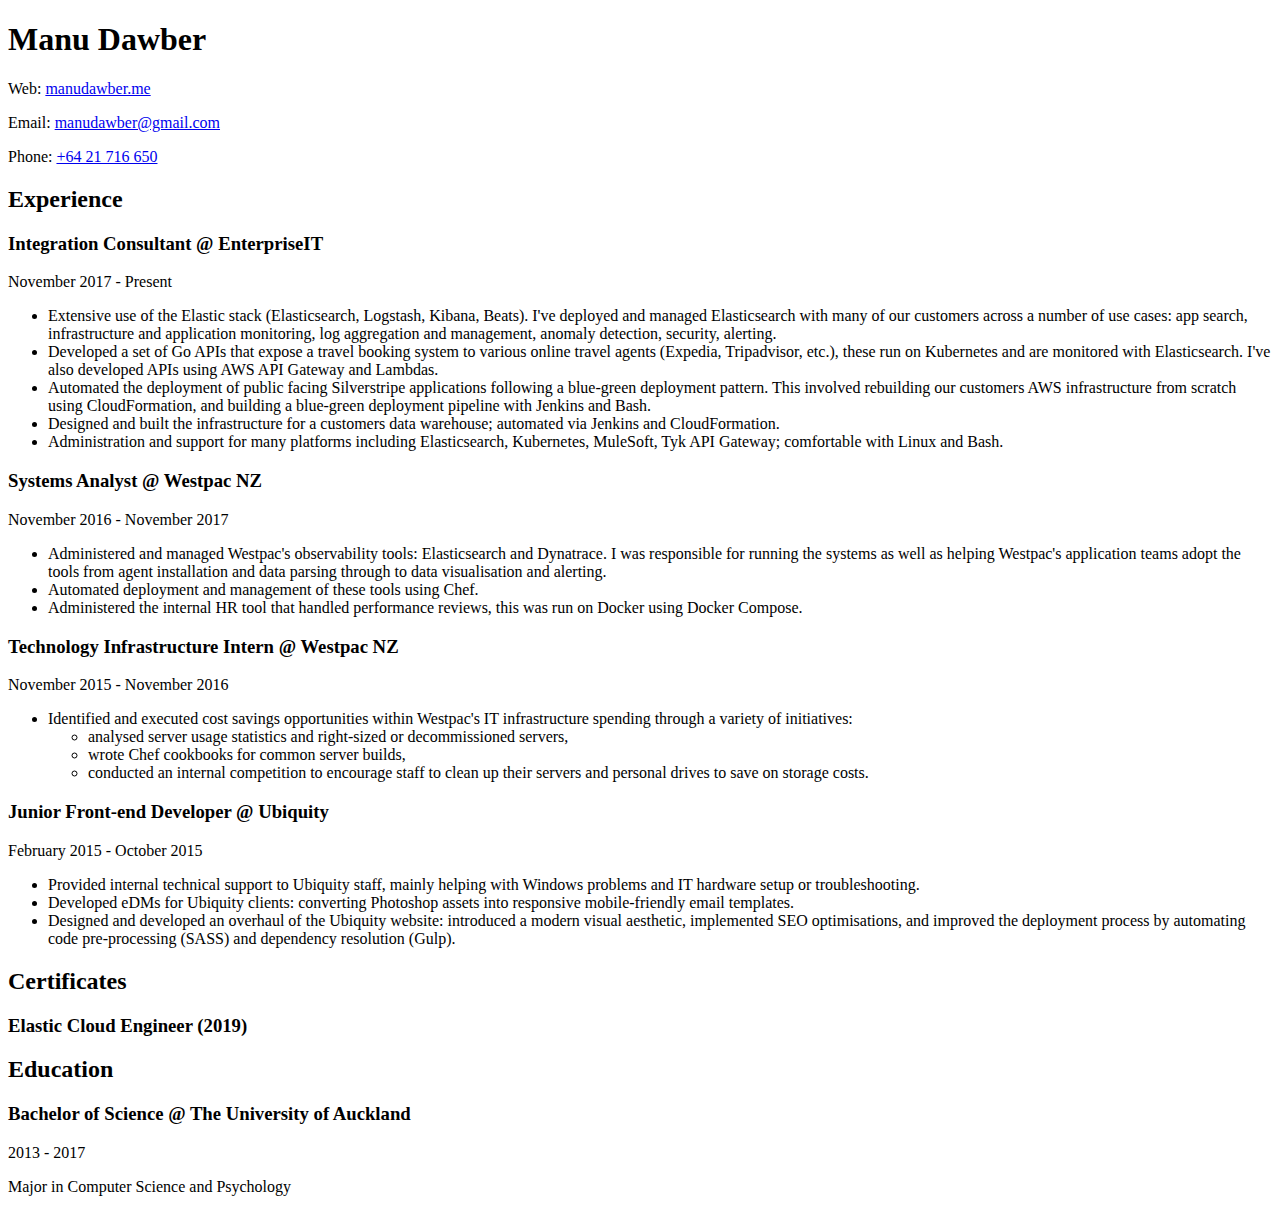
==== manu-resume-2019.html @ 215a8680 "Initial commit" ====
<!doctype html>
<html lang="en">
  <head>
    <meta charset="utf-8">
    <title>Manu Dawber | Resume</title>
    <meta name="description" content="My Resume">
    <meta name="author" content="Manu Dawber">
    <!--<link rel="stylesheet" href="css/styles.css?v=1.0">-->
  </head>
  <body>
    <header>
      <h1>Manu Dawber</h1>
      <section>
        <p>Web: <a href="https://manudawber.me">manudawber.me</a></p>
        <p>Email: <a href="mailto:manudawber@gmail.com">manudawber@gmail.com</a></p>
        <p>Phone: <a href="tel:64-21-716-650">+64 21 716 650</a></p>
      </section>
    </header>
    <main>
      <section class="experience">
        <h2>Experience</h2>
        <section class="entry">
          <h3>Integration Consultant @ EnterpriseIT</h3>
          <span class="entry-date">November 2017 - Present</span>
          <ul>
            <li>Extensive use of the Elastic stack (Elasticsearch, Logstash, Kibana, Beats). I've deployed and managed Elasticsearch with many of our customers across a number of use cases: app search, infrastructure and application monitoring, log aggregation and management, anomaly detection, security, alerting.</li>
            <li>Developed a set of Go APIs that expose a travel booking system to various online travel agents (Expedia, Tripadvisor, etc.), these run on Kubernetes and are monitored with Elasticsearch. I've also developed APIs using AWS API Gateway and Lambdas.</li>
            <li>Automated the deployment of public facing Silverstripe applications following a blue-green deployment pattern. This involved rebuilding our customers AWS infrastructure from scratch using CloudFormation, and building a blue-green deployment pipeline with Jenkins and Bash.</li>
            <li>Designed and built the infrastructure for a customers data warehouse; automated via Jenkins and CloudFormation.</li>
            <li>Administration and support for many platforms including Elasticsearch, Kubernetes, MuleSoft, Tyk API Gateway; comfortable with Linux and Bash.</li>
          </ul>
        </section>
        <section class="entry">
          <h3>Systems Analyst @ Westpac NZ</h3>
          <span class="entry-date">November 2016 - November 2017</span>
          <ul>
            <li>Administered and managed Westpac's observability tools: Elasticsearch and Dynatrace. I was responsible for running the systems as well as helping Westpac's application teams adopt the tools from agent installation and data parsing through to data visualisation and alerting.</li>
            <li>Automated deployment and management of these tools using Chef.</li>
            <li>Administered the internal HR tool that handled performance reviews, this was run on Docker using Docker Compose.</li>
          </ul>
        </section>
        <section class="entry">
          <h3>Technology Infrastructure Intern @ Westpac NZ</h3>
          <span class="entry-date">November 2015 - November 2016</span>
          <ul>
            <li>Identified and executed cost savings opportunities within Westpac's IT infrastructure spending through a variety of initiatives:
              <ul>
                <li>analysed server usage statistics and right-sized or decommissioned servers,</li>
                <li>wrote Chef cookbooks for common server builds,</li>
                <li>conducted an internal competition to encourage staff to clean up their servers and personal drives to save on storage costs.</li>
              </ul>
            </li>
          </ul>
        </section>
        <section class="entry">
          <h3>Junior Front-end Developer @ Ubiquity</h3>
          <span class="entry-date">February 2015 - October 2015</span>
          <ul>
            <li>Provided internal technical support to Ubiquity staff, mainly helping with Windows problems and IT hardware setup or troubleshooting.</li>
            <li>Developed eDMs for Ubiquity clients: converting Photoshop assets into responsive mobile-friendly email templates.</li>
            <li>Designed and developed an overhaul of the Ubiquity website: introduced a modern visual aesthetic, implemented SEO optimisations, and improved the deployment process by automating code pre-processing (SASS) and dependency resolution (Gulp).</li>
          </ul>
        </section>
      </section>
      <section class="certificates">
        <h2>Certificates</h2>
        <section class="entry">
          <h3>Elastic Cloud Engineer (2019)</h3>
        </section>
      </section>
      <section class="education">
        <h2>Education</h2>
        <section class="entry">
          <h3>Bachelor of Science @ The University of Auckland</h3>
          <span class="entry-date">2013 - 2017</span>
          <p>Major in Computer Science and Psychology</p>
        </section>
      </section>
    </main>  
  </body>
</html>
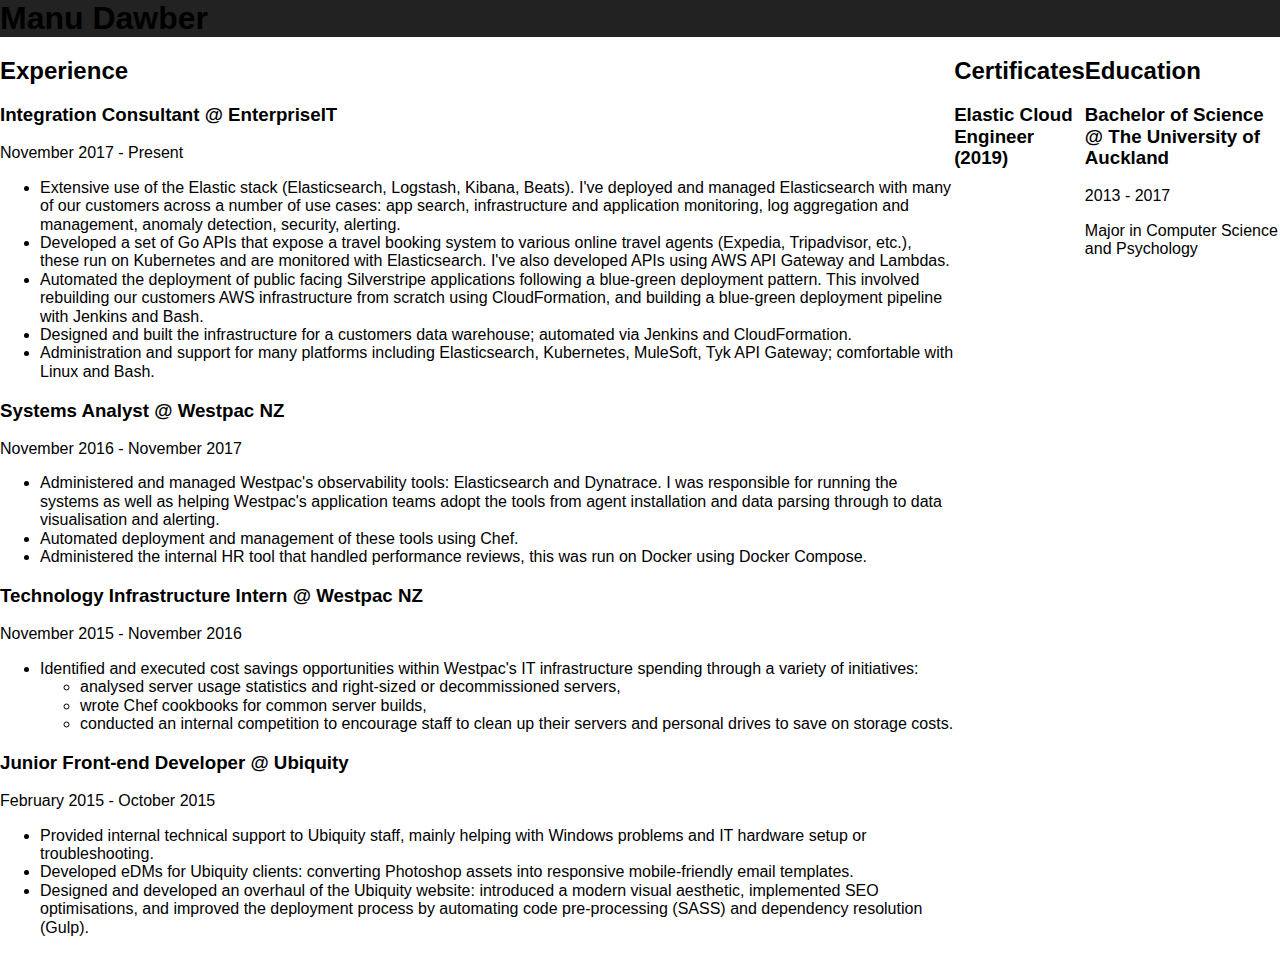
==== commit 4e425e30: "Added style sheets" ====
--- a/manu-resume-2019.html
+++ b/manu-resume-2019.html
@@ -5,16 +5,17 @@
     <title>Manu Dawber | Resume</title>
     <meta name="description" content="My Resume">
     <meta name="author" content="Manu Dawber">
-    <!--<link rel="stylesheet" href="css/styles.css?v=1.0">-->
+    <link rel="stylesheet" href="css/normalize.css">
+    <link rel="stylesheet" href="css/styles.css?v=1.0">
   </head>
   <body>
     <header>
       <h1>Manu Dawber</h1>
-      <section>
+      <!--<section>
         <p>Web: <a href="https://manudawber.me">manudawber.me</a></p>
         <p>Email: <a href="mailto:manudawber@gmail.com">manudawber@gmail.com</a></p>
         <p>Phone: <a href="tel:64-21-716-650">+64 21 716 650</a></p>
-      </section>
+      </section>-->
     </header>
     <main>
       <section class="experience">
--- a/css/styles.css
+++ b/css/styles.css
@@ -0,0 +1,20 @@
+html {
+    font-family: 'Segoe UI', Tahoma, Geneva, Verdana, sans-serif;
+}
+
+header, main {
+    display: flex;
+}
+
+header {
+    flex-direction: row;
+    background-color: #222;
+}
+
+header h1 {
+    margin: 0;
+}
+
+body {   
+    flex-direction: column;
+}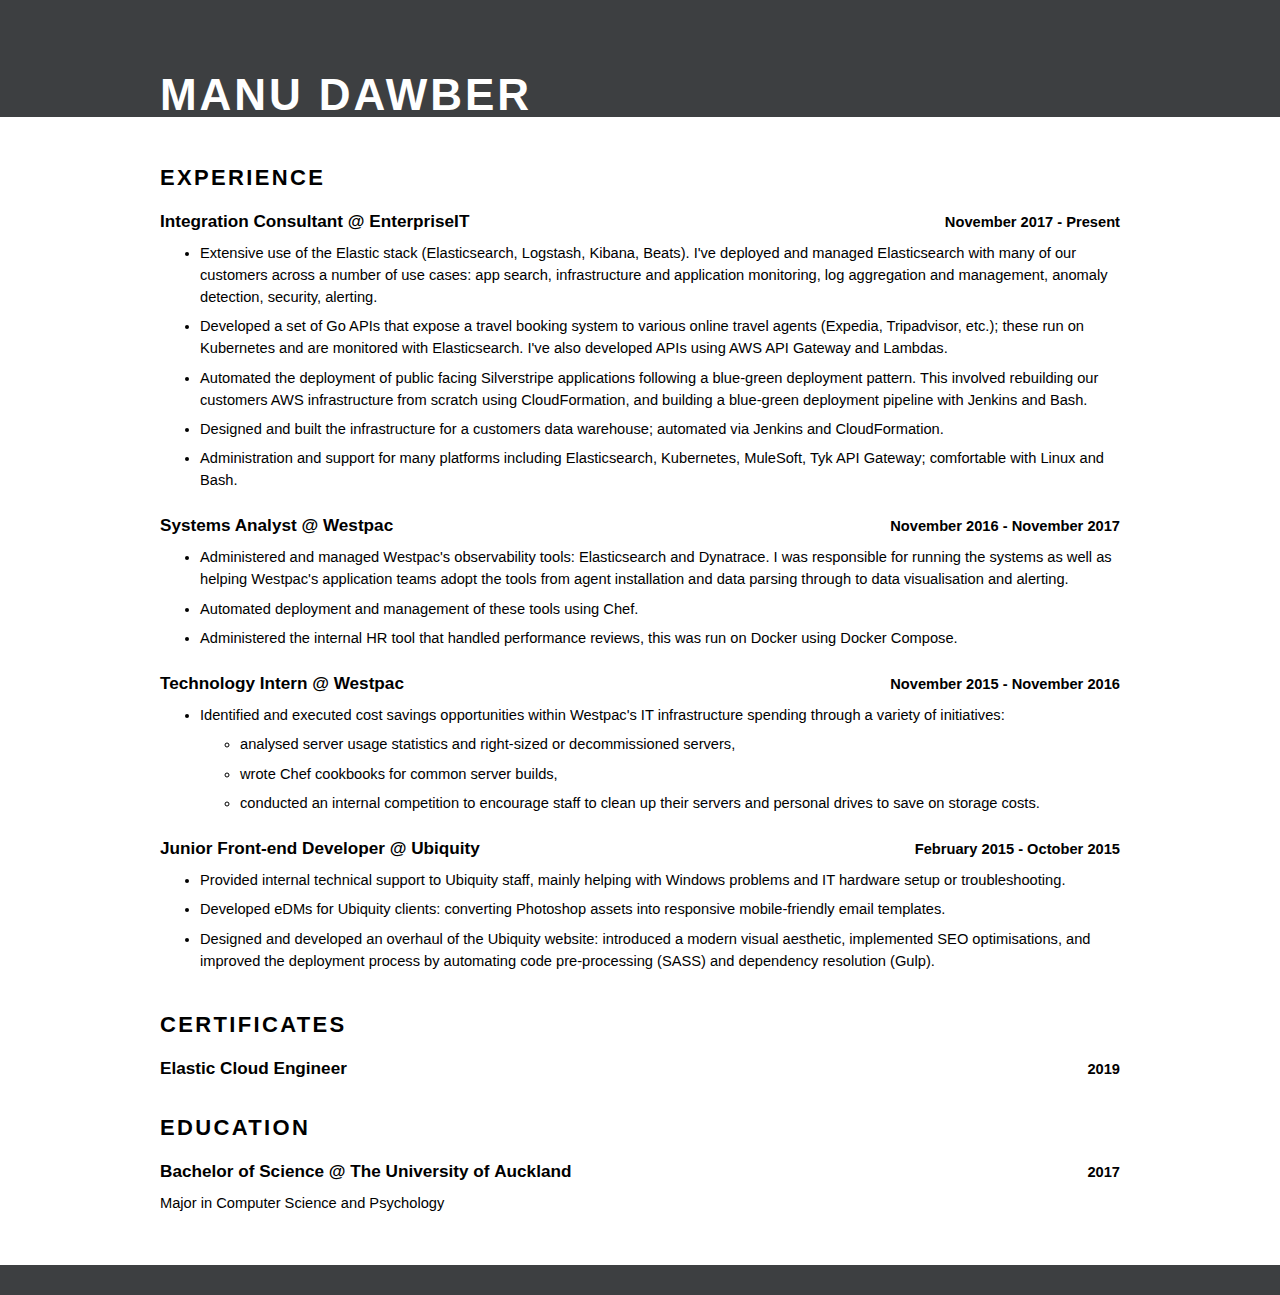
==== commit a9424c10: "Minor updates to text and added styling" ====
--- a/manu-resume-2019.html
+++ b/manu-resume-2019.html
@@ -2,81 +2,101 @@
 <html lang="en">
   <head>
     <meta charset="utf-8">
-    <title>Manu Dawber | Resume</title>
     <meta name="description" content="My Resume">
     <meta name="author" content="Manu Dawber">
+    <meta name="viewport" content="width=device-width, initial-scale=1">
     <link rel="stylesheet" href="css/normalize.css">
-    <link rel="stylesheet" href="css/styles.css?v=1.0">
+    <link rel="stylesheet" href="css/styles.css">
+    <link rel="stylesheet" href="css/responsive.css">
+    <title>Manu Dawber | Resume</title>
   </head>
   <body>
     <header>
-      <h1>Manu Dawber</h1>
-      <!--<section>
-        <p>Web: <a href="https://manudawber.me">manudawber.me</a></p>
-        <p>Email: <a href="mailto:manudawber@gmail.com">manudawber@gmail.com</a></p>
-        <p>Phone: <a href="tel:64-21-716-650">+64 21 716 650</a></p>
-      </section>-->
+      <div class="container">
+        <h1>Manu Dawber</h1>
+        <!--<section>
+          <p>Web: <a href="https://manudawber.me">manudawber.me</a></p>
+          <p>Email: <a href="mailto:manudawber@gmail.com">manudawber@gmail.com</a></p>
+          <p>Phone: <a href="tel:64-21-716-650">+64 21 716 650</a></p>
+        </section>-->
+      </div>
     </header>
     <main>
-      <section class="experience">
-        <h2>Experience</h2>
-        <section class="entry">
-          <h3>Integration Consultant @ EnterpriseIT</h3>
-          <span class="entry-date">November 2017 - Present</span>
-          <ul>
-            <li>Extensive use of the Elastic stack (Elasticsearch, Logstash, Kibana, Beats). I've deployed and managed Elasticsearch with many of our customers across a number of use cases: app search, infrastructure and application monitoring, log aggregation and management, anomaly detection, security, alerting.</li>
-            <li>Developed a set of Go APIs that expose a travel booking system to various online travel agents (Expedia, Tripadvisor, etc.), these run on Kubernetes and are monitored with Elasticsearch. I've also developed APIs using AWS API Gateway and Lambdas.</li>
-            <li>Automated the deployment of public facing Silverstripe applications following a blue-green deployment pattern. This involved rebuilding our customers AWS infrastructure from scratch using CloudFormation, and building a blue-green deployment pipeline with Jenkins and Bash.</li>
-            <li>Designed and built the infrastructure for a customers data warehouse; automated via Jenkins and CloudFormation.</li>
-            <li>Administration and support for many platforms including Elasticsearch, Kubernetes, MuleSoft, Tyk API Gateway; comfortable with Linux and Bash.</li>
-          </ul>
+      <div class="container">
+        <section class="experience">
+          <h2>Experience</h2>
+          <section class="entry">
+            <h3>Integration Consultant @ EnterpriseIT</h3>
+            <span class="entry-date">November 2017 - Present</span>
+            <section class="entry-content">
+              <ul>
+                <li>Extensive use of the Elastic stack (Elasticsearch, Logstash, Kibana, Beats). I've deployed and managed Elasticsearch with many of our customers across a number of use cases: app search, infrastructure and application monitoring, log aggregation and management, anomaly detection, security, alerting.</li>
+                <li>Developed a set of Go APIs that expose a travel booking system to various online travel agents (Expedia, Tripadvisor, etc.); these run on Kubernetes and are monitored with Elasticsearch. I've also developed APIs using AWS API Gateway and Lambdas.</li>
+                <li>Automated the deployment of public facing Silverstripe applications following a blue-green deployment pattern. This involved rebuilding our customers AWS infrastructure from scratch using CloudFormation, and building a blue-green deployment pipeline with Jenkins and Bash.</li>
+                <li>Designed and built the infrastructure for a customers data warehouse; automated via Jenkins and CloudFormation.</li>
+                <li>Administration and support for many platforms including Elasticsearch, Kubernetes, MuleSoft, Tyk API Gateway; comfortable with Linux and Bash.</li>
+              </ul>
+            </section>
+          </section>
+          <section class="entry">
+            <h3>Systems Analyst @ Westpac</h3>
+            <span class="entry-date">November 2016 - November 2017</span>
+            <section class="entry-content">
+              <ul>
+                <li>Administered and managed Westpac's observability tools: Elasticsearch and Dynatrace. I was responsible for running the systems as well as helping Westpac's application teams adopt the tools from agent installation and data parsing through to data visualisation and alerting.</li>
+                <li>Automated deployment and management of these tools using Chef.</li>
+                <li>Administered the internal HR tool that handled performance reviews, this was run on Docker using Docker Compose.</li>
+              </ul>
+            </section>
+          </section>
+          <section class="entry">
+            <h3>Technology Intern @ Westpac</h3>
+            <span class="entry-date">November 2015 - November 2016</span>
+            <section class="entry-content">
+              <ul>
+                <li>Identified and executed cost savings opportunities within Westpac's IT infrastructure spending through a variety of initiatives:
+                  <ul>
+                    <li>analysed server usage statistics and right-sized or decommissioned servers,</li>
+                    <li>wrote Chef cookbooks for common server builds,</li>
+                    <li>conducted an internal competition to encourage staff to clean up their servers and personal drives to save on storage costs.</li>
+                  </ul>
+                </li>
+              </ul>
+            </section>
+          </section>
+          <section class="entry">
+            <h3>Junior Front-end Developer @ Ubiquity</h3>
+            <span class="entry-date">February 2015 - October 2015</span>
+            <section class="entry-content">
+              <ul>
+                <li>Provided internal technical support to Ubiquity staff, mainly helping with Windows problems and IT hardware setup or troubleshooting.</li>
+                <li>Developed eDMs for Ubiquity clients: converting Photoshop assets into responsive mobile-friendly email templates.</li>
+                <li>Designed and developed an overhaul of the Ubiquity website: introduced a modern visual aesthetic, implemented SEO optimisations, and improved the deployment process by automating code pre-processing (SASS) and dependency resolution (Gulp).</li>
+              </ul>
+            </section>
+          </section>
         </section>
-        <section class="entry">
-          <h3>Systems Analyst @ Westpac NZ</h3>
-          <span class="entry-date">November 2016 - November 2017</span>
-          <ul>
-            <li>Administered and managed Westpac's observability tools: Elasticsearch and Dynatrace. I was responsible for running the systems as well as helping Westpac's application teams adopt the tools from agent installation and data parsing through to data visualisation and alerting.</li>
-            <li>Automated deployment and management of these tools using Chef.</li>
-            <li>Administered the internal HR tool that handled performance reviews, this was run on Docker using Docker Compose.</li>
-          </ul>
+        <section class="certificates">
+          <h2>Certificates</h2>
+          <section class="entry">
+            <h3>Elastic Cloud Engineer</h3>
+            <span class="entry-date">2019</span>
+          </section>
         </section>
-        <section class="entry">
-          <h3>Technology Infrastructure Intern @ Westpac NZ</h3>
-          <span class="entry-date">November 2015 - November 2016</span>
-          <ul>
-            <li>Identified and executed cost savings opportunities within Westpac's IT infrastructure spending through a variety of initiatives:
-              <ul>
-                <li>analysed server usage statistics and right-sized or decommissioned servers,</li>
-                <li>wrote Chef cookbooks for common server builds,</li>
-                <li>conducted an internal competition to encourage staff to clean up their servers and personal drives to save on storage costs.</li>
-              </ul>
-            </li>
-          </ul>
+        <section class="education">
+          <h2>Education</h2>
+          <section class="entry">
+            <h3>Bachelor of Science @ The&nbsp;University&nbsp;of&nbsp;Auckland</h3>
+            <span class="entry-date">2017</span>
+            <section class="entry-content">
+              <span>Major in Computer Science and Psychology</span>
+            </section>
+          </section>
         </section>
-        <section class="entry">
-          <h3>Junior Front-end Developer @ Ubiquity</h3>
-          <span class="entry-date">February 2015 - October 2015</span>
-          <ul>
-            <li>Provided internal technical support to Ubiquity staff, mainly helping with Windows problems and IT hardware setup or troubleshooting.</li>
-            <li>Developed eDMs for Ubiquity clients: converting Photoshop assets into responsive mobile-friendly email templates.</li>
-            <li>Designed and developed an overhaul of the Ubiquity website: introduced a modern visual aesthetic, implemented SEO optimisations, and improved the deployment process by automating code pre-processing (SASS) and dependency resolution (Gulp).</li>
-          </ul>
-        </section>
-      </section>
-      <section class="certificates">
-        <h2>Certificates</h2>
-        <section class="entry">
-          <h3>Elastic Cloud Engineer (2019)</h3>
-        </section>
-      </section>
-      <section class="education">
-        <h2>Education</h2>
-        <section class="entry">
-          <h3>Bachelor of Science @ The University of Auckland</h3>
-          <span class="entry-date">2013 - 2017</span>
-          <p>Major in Computer Science and Psychology</p>
-        </section>
-      </section>
-    </main>  
+      </div>
+    </main>
   </body>
+  <footer>
+    <div class="container"></div>
+  </footer>
 </html>
--- a/css/styles.css
+++ b/css/styles.css
@@ -1,20 +1,102 @@
 html {
-    font-family: 'Segoe UI', Tahoma, Geneva, Verdana, sans-serif;
+    font-family: "Open Sans", "Segoe UI", Tahoma, Geneva, Verdana, sans-serif;
+    font-weight: 300;
+    font-size: 11pt;
+    line-height: 1.5;
+    color: #000;
 }
 
-header, main {
+header, main, footer {
     display: flex;
+    justify-content: center;
+}
+
+.container {
+    width: 100%;
+    max-width: 960px;
+    margin: 0 1rem 0 1rem;
+}
+
+header, footer {
+    flex-direction: row;
+    background-color: #3d3f41;
+    color: #fff;
 }
 
 header {
-    flex-direction: row;
-    background-color: #222;
+    height: 6rem;
+    padding-top: 2rem;;
+    align-items: flex-end;
 }
 
-header h1 {
+main {
+    margin-top: 3rem;
+    margin-bottom: 3rem;
+}
+
+footer {
+    height: 2rem;
+}
+
+h1 {
+    margin: 0;
+    line-height: 1em;
+    text-transform: uppercase;
+    font-size: 3rem;
+    letter-spacing: 0.2rem;
+}
+
+h2 {
+    margin: 0 0 1rem 0;
+    text-transform: uppercase;
+    letter-spacing: 0.16rem;
+}
+
+h3 {
     margin: 0;
 }
 
-body {   
-    flex-direction: column;
+.entry {
+    display: flex;
+    flex-direction: row;
+    flex-wrap: wrap;
+    justify-content: space-between;
+    align-items: baseline;
+    margin-bottom: 1rem;
+}
+
+.entry:last-child {
+    margin-bottom: 2rem;
+}
+
+.entry-date {
+    margin-left: auto;
+    font-weight: 600;
+}
+
+.entry-content {
+    width: 100%;
+}
+
+.entry-content > span {
+    display: block;
+    margin-top: 0.5rem;
+    margin-bottom: 0.5rem;
+}
+
+ul {
+    margin-top: 0.5rem;
+    margin-bottom: 0.5rem;
+}
+
+li {
+    margin-bottom: 0.5rem;
+}
+
+li:last-child {
+    margin-bottom: 0;
+}
+
+.container > section:last-child > .entry {
+    margin-bottom: 0;
 }--- a/css/responsive.css
+++ b/css/responsive.css
@@ -0,0 +1,14 @@
+@media (max-width: 500px) {
+  main {
+    margin-top: 2rem;
+    margin-bottom: 2rem;
+  }
+
+  .entry-date {
+    width: 100%;
+  }
+
+  ul {
+    padding-left: 20px;
+  }
+}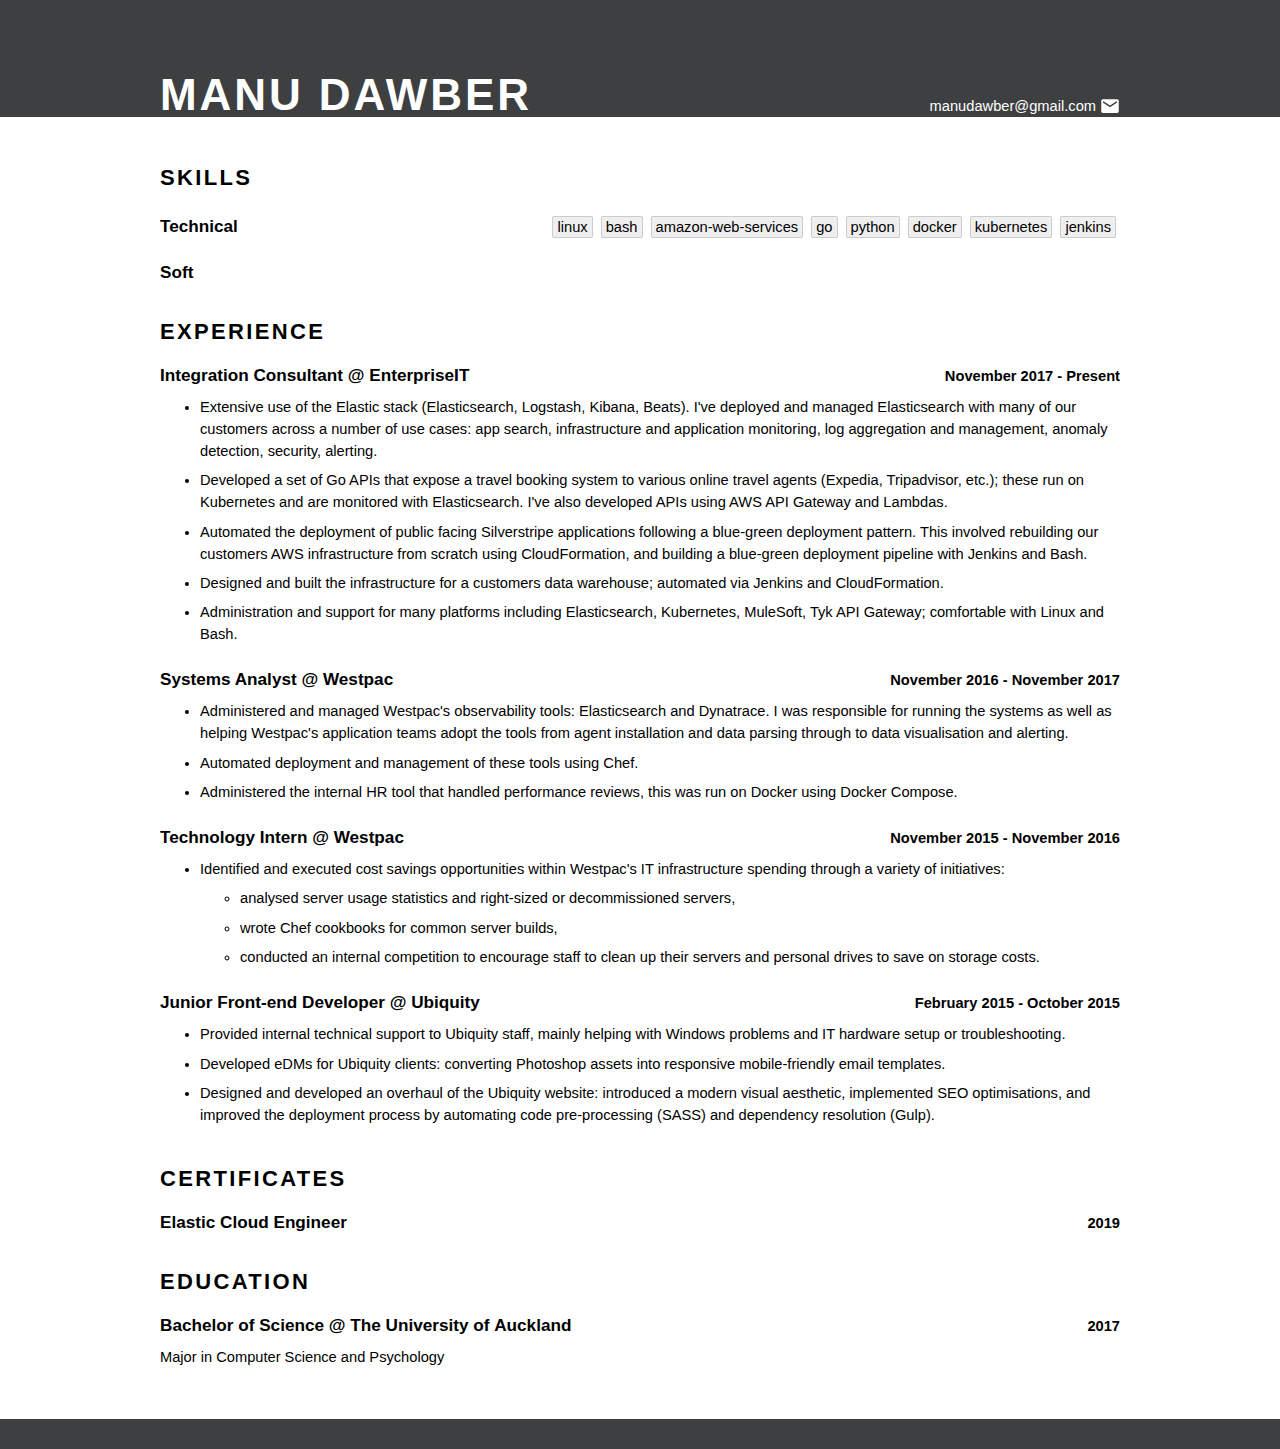
==== commit a4b0d53f: "Added some skills + additional styling" ====
--- a/manu-resume-2019.html
+++ b/manu-resume-2019.html
@@ -14,15 +14,33 @@
     <header>
       <div class="container">
         <h1>Manu Dawber</h1>
-        <!--<section>
-          <p>Web: <a href="https://manudawber.me">manudawber.me</a></p>
-          <p>Email: <a href="mailto:manudawber@gmail.com">manudawber@gmail.com</a></p>
-          <p>Phone: <a href="tel:64-21-716-650">+64 21 716 650</a></p>
-        </section>-->
+        <section class="contact-info">
+          <!--<span><a href="https://manudawber.me">manudawber.me</a> <img src="css/icons/_ionicons_svg_md-globe.svg" class="icon"/></span>-->
+          <span><a href="mailto:manudawber@gmail.com">manudawber@gmail.com</a> <img src="css/icons/_ionicons_svg_md-mail.svg" class="icon"/></span>
+        </section>
       </div>
     </header>
     <main>
       <div class="container">
+        <section class="skills">
+          <h2>Skills</h2>
+          <section class="entry">
+            <h3>Technical</h3>
+            <ul>
+              <li>linux</li>
+              <li>bash</li>
+              <li>amazon-web-services</li>
+              <li>go</li>
+              <li>python</li>
+              <li>docker</li>
+              <li>kubernetes</li>
+              <li>jenkins</li>
+            </ul>
+          </section>
+          <section class="entry">
+            <h3>Soft</h3>
+          </section>
+        </section>
         <section class="experience">
           <h2>Experience</h2>
           <section class="entry">
--- a/css/styles.css
+++ b/css/styles.css
@@ -4,6 +4,12 @@
     font-size: 11pt;
     line-height: 1.5;
     color: #000;
+}
+
+body {
+    display: flex;
+    flex-direction: column;
+    min-height: 100vh;
 }
 
 header, main, footer {
@@ -25,8 +31,39 @@
 
 header {
     height: 6rem;
-    padding-top: 2rem;;
+    padding-top: 2rem;
     align-items: flex-end;
+}
+
+header > .container {
+    display: flex;
+    flex-direction: row;
+    justify-content: space-between;
+    align-items: flex-end;
+}
+
+.contact-info {
+    display: flex;
+    flex-direction: column;
+    justify-content: flex-end;
+    align-items: flex-end;
+}
+
+.contact-info a {
+    text-decoration: none;
+    color: #fff;
+}
+
+img.icon {
+    width: 20px;
+    margin-left: 4px;
+    fill: #fff; 
+}
+
+.contact-info span {
+    display: flex;
+    flex-direction: row;
+    align-items: center;
 }
 
 main {
@@ -36,6 +73,7 @@
 
 footer {
     height: 2rem;
+    margin-top: auto;
 }
 
 h1 {
@@ -99,4 +137,17 @@
 
 .container > section:last-child > .entry {
     margin-bottom: 0;
+}
+
+.skills ul {
+    list-style: none;
+}
+
+.skills li {
+    display: inline;
+    background: #efefef;
+    padding: 2px 4px;
+    border-radius: 2px;
+    border: 1px solid #ccc;
+    margin-right: 4px;
 }--- a/css/responsive.css
+++ b/css/responsive.css
@@ -11,4 +11,18 @@
   ul {
     padding-left: 20px;
   }
+}
+
+@media print {
+  html {
+    font-size: 10pt;
+  }
+
+  header {
+    height: 4rem;
+  }
+
+  footer {
+    display: none;
+  }
 }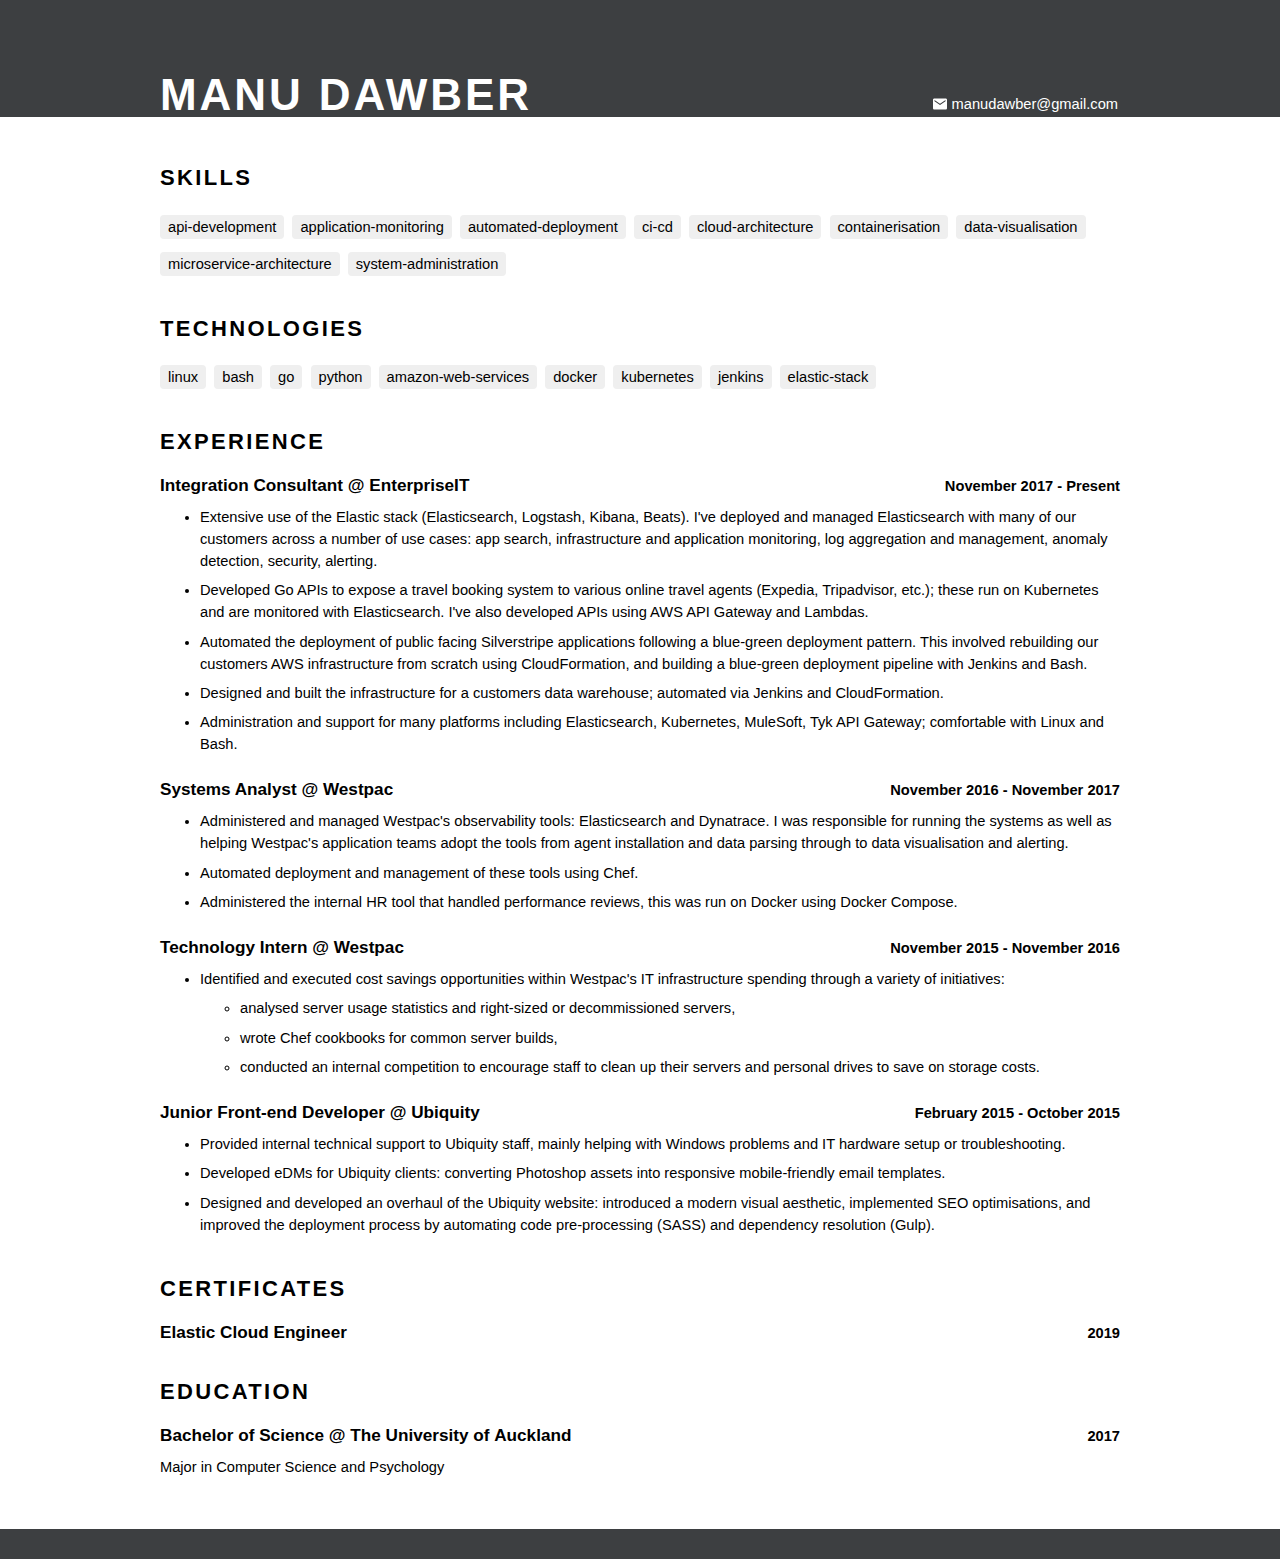
==== commit de9f210c: "Added skills + technologies and style updates for print and mobile" ====
--- a/manu-resume-2019.html
+++ b/manu-resume-2019.html
@@ -15,48 +15,65 @@
       <div class="container">
         <h1>Manu Dawber</h1>
         <section class="contact-info">
-          <!--<span><a href="https://manudawber.me">manudawber.me</a> <img src="css/icons/_ionicons_svg_md-globe.svg" class="icon"/></span>-->
-          <span><a href="mailto:manudawber@gmail.com">manudawber@gmail.com</a> <img src="css/icons/_ionicons_svg_md-mail.svg" class="icon"/></span>
+          <!--<span><img src="css/icons/_ionicons_svg_md-globe.svg" class="icon"/> <a href="https://manudawber.me">manudawber.me</a></span>-->
+          <a href="mailto:manudawber@gmail.com"><img src="css/icons/_ionicons_svg_md-mail.svg" class="icon"/><span>manudawber@gmail.com</span></a>
         </section>
       </div>
     </header>
     <main>
       <div class="container">
-        <section class="skills">
+        <section class="skill dnb">
           <h2>Skills</h2>
           <section class="entry">
-            <h3>Technical</h3>
-            <ul>
-              <li>linux</li>
-              <li>bash</li>
-              <li>amazon-web-services</li>
-              <li>go</li>
-              <li>python</li>
-              <li>docker</li>
-              <li>kubernetes</li>
-              <li>jenkins</li>
-            </ul>
+            <section class="entry-content">
+              <ul class="tag-style">
+                <li>api&#8209;development</li>
+                <li>application&#8209;monitoring</li>
+                <li>automated&#8209;deployment</li>
+                <li>ci&#8209;cd</li>
+                <li>cloud&#8209;architecture</li>
+                <li>containerisation</li>
+                <li>data&#8209;visualisation</li>
+                <li>microservice&#8209;architecture</li>
+                <li>system&#8209;administration</li>
+              </ul>
+            </section>
           </section>
+        </section>
+        <section class="technologies dnb">
+          <h2>Technologies</h2>
           <section class="entry">
-            <h3>Soft</h3>
+            <section class="entry-content">
+              <ul class="tag-style">
+                <li>linux</li>
+                <li>bash</li>
+                <li>go</li>
+                <li>python</li>
+                <li>amazon&#8209;web&#8209;services</li>
+                <li>docker</li>
+                <li>kubernetes</li>
+                <li>jenkins</li>
+                <li>elastic&#8209;stack</li>
+              </ul>
+            </section>
           </section>
         </section>
         <section class="experience">
           <h2>Experience</h2>
-          <section class="entry">
+          <section class="entry dnb">
             <h3>Integration Consultant @ EnterpriseIT</h3>
             <span class="entry-date">November 2017 - Present</span>
             <section class="entry-content">
               <ul>
                 <li>Extensive use of the Elastic stack (Elasticsearch, Logstash, Kibana, Beats). I've deployed and managed Elasticsearch with many of our customers across a number of use cases: app search, infrastructure and application monitoring, log aggregation and management, anomaly detection, security, alerting.</li>
-                <li>Developed a set of Go APIs that expose a travel booking system to various online travel agents (Expedia, Tripadvisor, etc.); these run on Kubernetes and are monitored with Elasticsearch. I've also developed APIs using AWS API Gateway and Lambdas.</li>
+                <li>Developed Go APIs to expose a travel booking system to various online travel agents (Expedia, Tripadvisor, etc.); these run on Kubernetes and are monitored with Elasticsearch. I've also developed APIs using AWS API Gateway and Lambdas.</li>
                 <li>Automated the deployment of public facing Silverstripe applications following a blue-green deployment pattern. This involved rebuilding our customers AWS infrastructure from scratch using CloudFormation, and building a blue-green deployment pipeline with Jenkins and Bash.</li>
                 <li>Designed and built the infrastructure for a customers data warehouse; automated via Jenkins and CloudFormation.</li>
                 <li>Administration and support for many platforms including Elasticsearch, Kubernetes, MuleSoft, Tyk API Gateway; comfortable with Linux and Bash.</li>
               </ul>
             </section>
           </section>
-          <section class="entry">
+          <section class="entry dnb">
             <h3>Systems Analyst @ Westpac</h3>
             <span class="entry-date">November 2016 - November 2017</span>
             <section class="entry-content">
@@ -67,7 +84,7 @@
               </ul>
             </section>
           </section>
-          <section class="entry">
+          <section class="entry dnb">
             <h3>Technology Intern @ Westpac</h3>
             <span class="entry-date">November 2015 - November 2016</span>
             <section class="entry-content">
@@ -82,7 +99,7 @@
               </ul>
             </section>
           </section>
-          <section class="entry">
+          <section class="entry dnb">
             <h3>Junior Front-end Developer @ Ubiquity</h3>
             <span class="entry-date">February 2015 - October 2015</span>
             <section class="entry-content">
@@ -94,14 +111,14 @@
             </section>
           </section>
         </section>
-        <section class="certificates">
+        <section class="certificates dnb">
           <h2>Certificates</h2>
           <section class="entry">
             <h3>Elastic Cloud Engineer</h3>
             <span class="entry-date">2019</span>
           </section>
         </section>
-        <section class="education">
+        <section class="education dnb">
           <h2>Education</h2>
           <section class="entry">
             <h3>Bachelor of Science @ The&nbsp;University&nbsp;of&nbsp;Auckland</h3>
--- a/css/styles.css
+++ b/css/styles.css
@@ -4,6 +4,7 @@
     font-size: 11pt;
     line-height: 1.5;
     color: #000;
+    min-width: 320px;
 }
 
 body {
@@ -47,23 +48,22 @@
     flex-direction: column;
     justify-content: flex-end;
     align-items: flex-end;
+    padding: 2px;
 }
 
 .contact-info a {
+    display: flex;
+    flex-direction: row;
+    align-items: center;
     text-decoration: none;
     color: #fff;
 }
 
 img.icon {
-    width: 20px;
+    width: 16px;
     margin-left: 4px;
+    margin-right: 4px;
     fill: #fff; 
-}
-
-.contact-info span {
-    display: flex;
-    flex-direction: row;
-    align-items: center;
 }
 
 main {
@@ -139,15 +139,17 @@
     margin-bottom: 0;
 }
 
-.skills ul {
+.tag-style {
     list-style: none;
+    padding-left: 0;
+    margin: 0;
 }
 
-.skills li {
+.tag-style li {
     display: inline;
     background: #efefef;
-    padding: 2px 4px;
-    border-radius: 2px;
-    border: 1px solid #ccc;
+    padding: 4px 8px;
+    border-radius: 4px;
     margin-right: 4px;
-}+    line-height: 2.5em;
+}
--- a/css/responsive.css
+++ b/css/responsive.css
@@ -1,4 +1,4 @@
-@media (max-width: 500px) {
+@media (max-width: 640px) {
   main {
     margin-top: 2rem;
     margin-bottom: 2rem;
@@ -10,6 +10,16 @@
 
   ul {
     padding-left: 20px;
+  }
+
+  .contact-info img {
+    width: 2.5rem;
+    margin-left: 2rem;
+    margin-right: 0;
+  }
+
+  .contact-info span {
+    display: none;
   }
 }
 
@@ -25,4 +35,23 @@
   footer {
     display: none;
   }
+
+  .container {
+    margin: 0 4rem 0 4rem;
+  }
+
+  .contact-info img {
+    width: 16px;
+    margin-left: 4px;
+    margin-right: 4px;
+    fill: #fff; 
+  }
+
+  .contact-info span {
+    display: inline;
+  }
+
+  .dnb {
+    page-break-inside: avoid;
+  }
 }